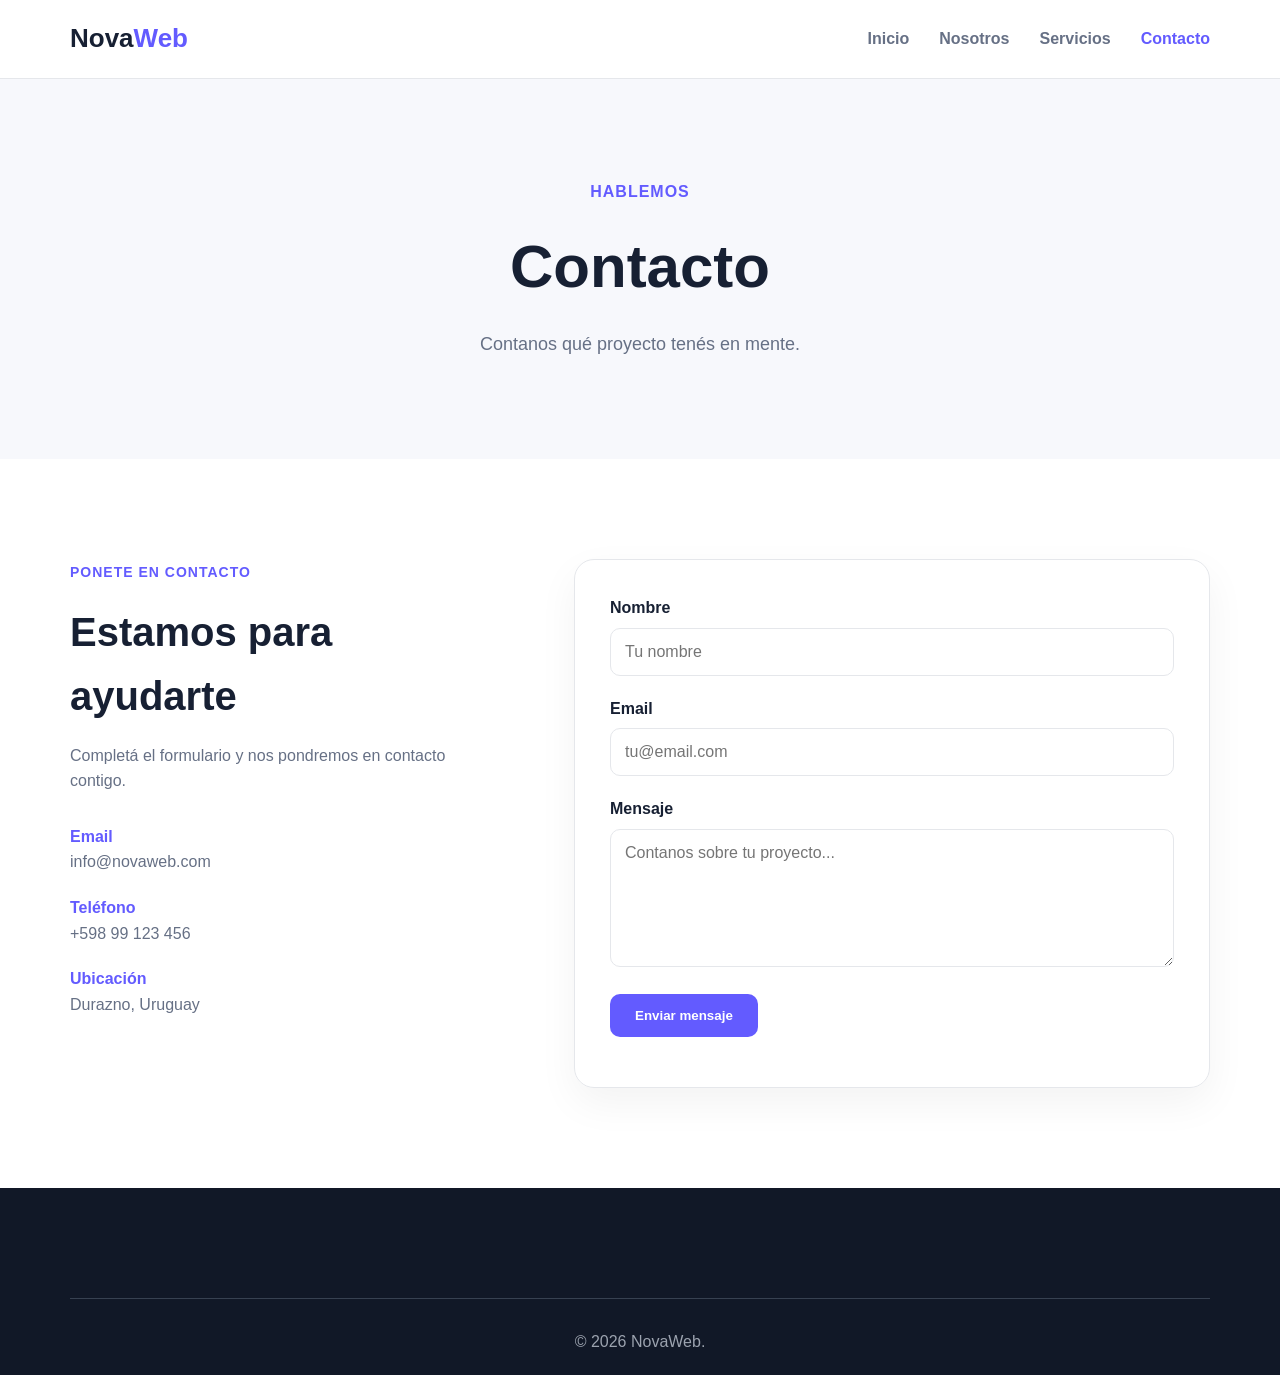
==== contacto.html @ dd42587b "Initial commit" ====
<!DOCTYPE html>
<html lang="es">

<head>

    <meta charset="UTF-8">

    <meta name="viewport"
          content="width=device-width, initial-scale=1.0">

    <title>NovaWeb | Contacto</title>

    <link rel="stylesheet"
          href="css/styles.css">

</head>

<body>


    <header class="header">

        <nav class="navbar">

            <a href="index.html" class="logo">
                Nova<span>Web</span>
            </a>

            <button class="menu-btn" id="menuBtn">
                ☰
            </button>

            <ul class="menu" id="menu">

                <li>
                    <a href="index.html">
                        Inicio
                    </a>
                </li>

                <li>
                    <a href="nosotros.html">
                        Nosotros
                    </a>
                </li>

                <li>
                    <a href="servicios.html">
                        Servicios
                    </a>
                </li>

                <li>
                    <a href="contacto.html" class="activo">
                        Contacto
                    </a>
                </li>

            </ul>

        </nav>

    </header>


    <main>

        <section class="hero-interno">

            <span>
                HABLEMOS
            </span>

            <h1>
                Contacto
            </h1>

            <p>
                Contanos qué proyecto tenés en mente.
            </p>

        </section>


        <section class="seccion">

            <div class="contacto">

                <!-- INFORMACIÓN -->

                <div class="contacto-info">

                    <span class="etiqueta">
                        PONETE EN CONTACTO
                    </span>

                    <h2>
                        Estamos para ayudarte
                    </h2>

                    <p>
                        Completá el formulario y nos pondremos
                        en contacto contigo.
                    </p>

                    <div class="dato">

                        <strong>
                            Email
                        </strong>

                        <span>
                            info@novaweb.com
                        </span>

                    </div>


                    <div class="dato">

                        <strong>
                            Teléfono
                        </strong>

                        <span>
                            +598 99 123 456
                        </span>

                    </div>


                    <div class="dato">

                        <strong>
                            Ubicación
                        </strong>

                        <span>
                            Durazno, Uruguay
                        </span>

                    </div>

                </div>


                <!-- FORMULARIO -->

                <form id="formContacto"
                      class="formulario">

                    <div class="campo">

                        <label for="nombre">
                            Nombre
                        </label>

                        <input
                            type="text"
                            id="nombre"
                            name="nombre"
                            placeholder="Tu nombre"
                            required
                        >

                    </div>


                    <div class="campo">

                        <label for="email">
                            Email
                        </label>

                        <input
                            type="email"
                            id="email"
                            name="email"
                            placeholder="tu@email.com"
                            required
                        >

                    </div>


                    <div class="campo">

                        <label for="mensaje">
                            Mensaje
                        </label>

                        <textarea
                            id="mensaje"
                            name="mensaje"
                            rows="6"
                            placeholder="Contanos sobre tu proyecto..."
                            required
                        ></textarea>

                    </div>


                    <button
                        type="submit"
                        class="btn btn-principal">
                        Enviar mensaje
                    </button>


                    <p
                        id="mensajeFormulario"
                        class="mensaje-formulario">
                    </p>

                </form>

            </div>

        </section>

    </main>


    <footer class="footer">

        <div class="copyright">

            <p>
                © 2026 NovaWeb.
            </p>

        </div>

    </footer>


    <script src="js/script.js"></script>

</body>

</html>
---- css/styles.css ----
/* =========================================
   RESET
========================================= */

* {
    margin: 0;
    padding: 0;
    box-sizing: border-box;
}


html {
    scroll-behavior: smooth;
}


body {
    font-family: Arial, Helvetica, sans-serif;
    color: #172033;
    background: #ffffff;
    line-height: 1.6;
}


/* =========================================
   VARIABLES
========================================= */

:root {

    --primario: #635bff;
    --primario-oscuro: #4d46d8;

    --oscuro: #172033;

    --gris: #667085;

    --fondo: #f7f8fc;

    --blanco: #ffffff;

    --borde: #e5e7eb;

}


/* =========================================
   LINKS
========================================= */

a {
    text-decoration: none;
    color: inherit;
}


/* =========================================
   HEADER
========================================= */

.header {
    background: var(--blanco);
    border-bottom: 1px solid var(--borde);
    position: sticky;
    top: 0;
    z-index: 1000;
}


.navbar {
    max-width: 1200px;
    margin: auto;

    padding: 18px 30px;

    display: flex;
    align-items: center;
    justify-content: space-between;
}


.logo {
    font-size: 26px;
    font-weight: 800;
}


.logo span {
    color: var(--primario);
}


.menu {
    display: flex;
    gap: 30px;
    list-style: none;
}


.menu a {
    color: var(--gris);
    font-weight: 600;
    transition: 0.3s;
}


.menu a:hover,
.menu a.activo {
    color: var(--primario);
}


.menu-btn {
    display: none;

    border: none;
    background: transparent;

    font-size: 28px;
    cursor: pointer;
}


/* =========================================
   HERO
========================================= */

.hero {
    max-width: 1200px;
    margin: auto;

    min-height: 650px;

    padding: 80px 30px;

    display: grid;
    grid-template-columns: 1.2fr 0.8fr;

    gap: 60px;

    align-items: center;
}


.etiqueta {
    color: var(--primario);
    font-weight: 700;
    font-size: 14px;
    letter-spacing: 1px;
}


.hero h1 {
    font-size: clamp(45px, 6vw, 75px);
    line-height: 1.05;

    margin: 20px 0;
}


.hero h1 span {
    color: var(--primario);
}


.hero p {
    font-size: 20px;
    color: var(--gris);

    max-width: 600px;

    margin-bottom: 30px;
}


.hero-botones {
    display: flex;
    gap: 15px;
    flex-wrap: wrap;
}


/* =========================================
   BOTONES
========================================= */

.btn {
    display: inline-block;

    padding: 14px 25px;

    border-radius: 10px;

    font-weight: 700;

    transition: 0.3s;

    cursor: pointer;

    border: none;
}


.btn-principal {
    background: var(--primario);
    color: white;
}


.btn-principal:hover {
    background: var(--primario-oscuro);
    transform: translateY(-2px);
}


.btn-secundario {
    border: 2px solid var(--borde);
}


.btn-secundario:hover {
    border-color: var(--primario);
    color: var(--primario);
}


.btn-blanco {
    background: white;
    color: var(--primario);
}


/* =========================================
   HERO CARD
========================================= */

.hero-card {
    min-height: 350px;

    background:
        linear-gradient(
            135deg,
            #635bff,
            #8b85ff
        );

    border-radius: 30px;

    color: white;

    display: flex;
    flex-direction: column;

    align-items: center;
    justify-content: center;

    box-shadow: 0 25px 60px rgba(99, 91, 255, 0.25);
}


.codigo {
    font-size: 25px;
}


.codigo strong {
    margin: 0 10px;
}


.hero-icon {
    font-size: 100px;
    font-weight: bold;

    margin: 30px 0;
}


.hero-card p {
    color: white;
}


/* =========================================
   SECCIONES
========================================= */

.seccion {
    max-width: 1200px;

    margin: auto;

    padding: 100px 30px;
}


.fondo-claro {
    max-width: none;
    background: var(--fondo);
}


.titulo-seccion {
    text-align: center;

    max-width: 700px;

    margin: 0 auto 50px;
}


.titulo-seccion > span {
    color: var(--primario);
    font-weight: bold;
    font-size: 14px;
}


.titulo-seccion h2 {
    font-size: 40px;
    margin: 10px 0;
}


.titulo-seccion p {
    color: var(--gris);
}


/* =========================================
   TARJETAS
========================================= */

.tarjetas {
    display: grid;

    grid-template-columns:
        repeat(3, 1fr);

    gap: 25px;
}


.tarjeta {
    background: white;

    padding: 35px;

    border: 1px solid var(--borde);

    border-radius: 18px;

    transition: 0.3s;
}


.tarjeta:hover {
    transform: translateY(-8px);

    box-shadow:
        0 20px 40px rgba(0, 0, 0, 0.08);
}


.icono {
    width: 55px;
    height: 55px;

    border-radius: 14px;

    background: #efeeff;

    color: var(--primario);

    display: flex;
    align-items: center;
    justify-content: center;

    font-size: 25px;

    margin-bottom: 20px;
}


.tarjeta h3 {
    font-size: 22px;
    margin-bottom: 10px;
}


.tarjeta p {
    color: var(--gris);
    margin-bottom: 20px;
}


.tarjeta a {
    color: var(--primario);
    font-weight: bold;
}


/* =========================================
   CTA
========================================= */

.cta {
    max-width: 1140px;

    margin: 50px auto 100px;

    padding: 60px;

    border-radius: 25px;

    background: var(--primario);

    color: white;

    display: flex;

    align-items: center;

    justify-content: space-between;

    gap: 30px;
}


.cta h2 {
    font-size: 35px;
}


.cta p {
    margin-top: 10px;
    opacity: 0.9;
}


/* =========================================
   HERO INTERNO
========================================= */

.hero-interno {
    text-align: center;

    padding: 100px 30px;

    background: var(--fondo);
}


.hero-interno span {
    color: var(--primario);

    font-weight: bold;

    letter-spacing: 1px;
}


.hero-interno h1 {
    font-size: 60px;

    margin: 15px 0;
}


.hero-interno p {
    max-width: 650px;

    margin: auto;

    color: var(--gris);

    font-size: 18px;
}


/* =========================================
   DOS COLUMNAS
========================================= */

.contenido-dos-columnas {
    display: grid;

    grid-template-columns: 1fr 1fr;

    gap: 80px;

    align-items: center;
}


.contenido-dos-columnas h2 {
    font-size: 42px;

    margin: 15px 0;
}


.contenido-dos-columnas p {
    color: var(--gris);

    margin-bottom: 15px;
}


.numero-card {
    background: var(--fondo);

    padding: 50px;

    border-radius: 25px;

    display: grid;

    grid-template-columns: 1fr 1fr;

    gap: 15px;

    text-align: center;
}


.numero-card strong {
    font-size: 45px;
    color: var(--primario);
}


.numero-card span {
    color: var(--gris);
}


/* =========================================
   LISTA
========================================= */

.lista {
    list-style: none;
    margin-top: 20px;
}


.lista li {
    padding: 8px 0;

    border-bottom: 1px solid var(--borde);
}


.lista li::before {
    content: "✓";

    color: var(--primario);

    font-weight: bold;

    margin-right: 10px;
}


/* =========================================
   CONTACTO
========================================= */

.contacto {
    display: grid;

    grid-template-columns: 0.8fr 1.2fr;

    gap: 80px;
}


.contacto-info h2 {
    font-size: 40px;

    margin: 15px 0;
}


.contacto-info > p {
    color: var(--gris);

    margin-bottom: 30px;
}


.dato {
    display: flex;

    flex-direction: column;

    margin-bottom: 20px;
}


.dato strong {
    color: var(--primario);
}


.dato span {
    color: var(--gris);
}


/* =========================================
   FORMULARIO
========================================= */

.formulario {
    padding: 35px;

    border: 1px solid var(--borde);

    border-radius: 20px;

    box-shadow:
        0 15px 40px rgba(0, 0, 0, 0.05);
}


.campo {
    margin-bottom: 20px;
}


.campo label {
    display: block;

    font-weight: bold;

    margin-bottom: 7px;
}


.campo input,
.campo textarea {
    width: 100%;

    padding: 14px;

    border: 1px solid var(--borde);

    border-radius: 10px;

    font-family: inherit;

    font-size: 16px;

    outline: none;

    transition: 0.3s;
}


.campo input:focus,
.campo textarea:focus {
    border-color: var(--primario);

    box-shadow:
        0 0 0 3px rgba(99, 91, 255, 0.1);
}


.campo textarea {
    resize: vertical;
}


.mensaje-formulario {
    margin-top: 15px;

    font-weight: bold;
}


/* =========================================
   FOOTER
========================================= */

.footer {
    background: #111827;

    color: white;

    padding: 60px 30px 20px;
}


.footer-contenido {
    max-width: 1140px;

    margin: auto;

    display: grid;

    grid-template-columns:
        2fr 1fr 1fr;

    gap: 50px;
}


.footer .logo {
    color: white;
}


.footer p {
    color: #9ca3af;

    margin-top: 10px;
}


.footer h3 {
    margin-bottom: 15px;
}


.footer-contenido > div:nth-child(2) a {
    display: block;

    color: #9ca3af;

    margin: 8px 0;
}


.footer-contenido > div:nth-child(2) a:hover {
    color: white;
}


.copyright {
    max-width: 1140px;

    margin: 50px auto 0;

    padding-top: 20px;

    border-top: 1px solid #374151;

    text-align: center;
}


/* =========================================
   RESPONSIVE
========================================= */

@media (max-width: 800px) {

    .menu-btn {
        display: block;
    }


    .menu {
        position: absolute;

        top: 70px;
        left: 0;

        width: 100%;

        background: white;

        display: none;

        flex-direction: column;

        padding: 20px 30px;

        border-bottom: 1px solid var(--borde);
    }


    .menu.mostrar {
        display: flex;
    }


    .hero {
        grid-template-columns: 1fr;

        text-align: center;
    }


    .hero p {
        margin-left: auto;
        margin-right: auto;
    }


    .hero-botones {
        justify-content: center;
    }


    .tarjetas {
        grid-template-columns: 1fr;
    }


    .contenido-dos-columnas {
        grid-template-columns: 1fr;
    }


    .contacto {
        grid-template-columns: 1fr;
    }


    .cta {
        margin-left: 20px;
        margin-right: 20px;

        flex-direction: column;

        text-align: center;
    }


    .footer-contenido {
        grid-template-columns: 1fr;
    }


    .hero-interno h1 {
        font-size: 45px;
    }

}


@media (max-width: 500px) {

    .navbar {
        padding: 15px 20px;
    }


    .hero {
        padding: 60px 20px;
    }


    .hero h1 {
        font-size: 43px;
    }


    .seccion {
        padding: 70px 20px;
    }


    .titulo-seccion h2 {
        font-size: 32px;
    }


    .hero-card {
        min-height: 280px;
    }


    .hero-icon {
        font-size: 70px;
    }


    .formulario {
        padding: 25px;
    }

}
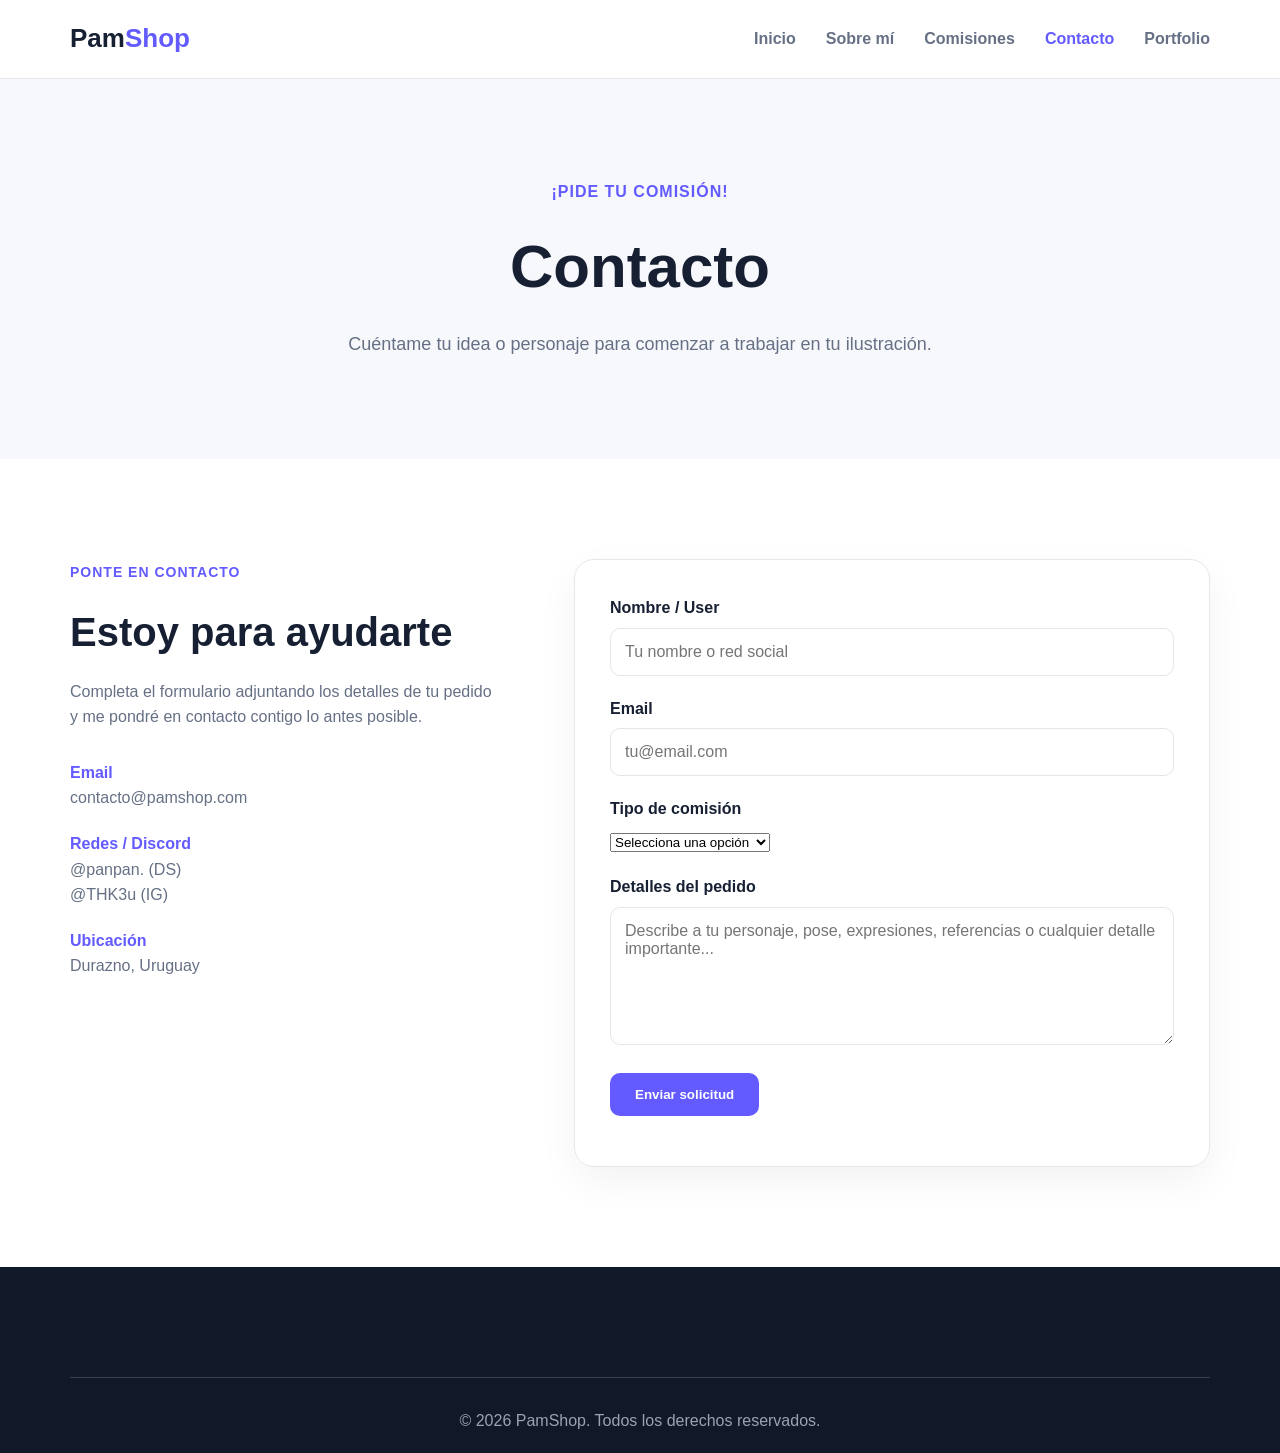
==== commit 563f1f80: "Primer commit" ====
--- a/contacto.html
+++ b/contacto.html
@@ -8,10 +8,11 @@
     <meta name="viewport"
           content="width=device-width, initial-scale=1.0">
 
-    <title>NovaWeb | Contacto</title>
+    <title>Pam (❁´◡`❁) Shop | Contacto</title>
 
     <link rel="stylesheet"
           href="css/styles.css">
+    <link rel="icon" type="image/webp" href="assets/favicon.webp">
 
 </head>
 
@@ -23,7 +24,7 @@
         <nav class="navbar">
 
             <a href="index.html" class="logo">
-                Nova<span>Web</span>
+                Pam<span>Shop</span>
             </a>
 
             <button class="menu-btn" id="menuBtn">
@@ -40,13 +41,13 @@
 
                 <li>
                     <a href="nosotros.html">
-                        Nosotros
+                        Sobre mí
                     </a>
                 </li>
 
                 <li>
                     <a href="servicios.html">
-                        Servicios
+                        Comisiones
                     </a>
                 </li>
 
@@ -56,6 +57,12 @@
                     </a>
                 </li>
 
+                <li>
+                    <a href="portfolio.html">
+                        Portfolio
+                    </a>
+                </li>
+
             </ul>
 
         </nav>
@@ -68,7 +75,7 @@
         <section class="hero-interno">
 
             <span>
-                HABLEMOS
+                ¡PIDE TU COMISIÓN!
             </span>
 
             <h1>
@@ -76,7 +83,7 @@
             </h1>
 
             <p>
-                Contanos qué proyecto tenés en mente.
+                Cuéntame tu idea o personaje para comenzar a trabajar en tu ilustración.
             </p>
 
         </section>
@@ -91,16 +98,15 @@
                 <div class="contacto-info">
 
                     <span class="etiqueta">
-                        PONETE EN CONTACTO
+                        PONTE EN CONTACTO
                     </span>
 
                     <h2>
-                        Estamos para ayudarte
+                        Estoy para ayudarte
                     </h2>
 
                     <p>
-                        Completá el formulario y nos pondremos
-                        en contacto contigo.
+                        Completa el formulario adjuntando los detalles de tu pedido y me pondré en contacto contigo lo antes posible.
                     </p>
 
                     <div class="dato">
@@ -110,7 +116,7 @@
                         </strong>
 
                         <span>
-                            info@novaweb.com
+                            contacto@pamshop.com
                         </span>
 
                     </div>
@@ -119,11 +125,12 @@
                     <div class="dato">
 
                         <strong>
-                            Teléfono
+                            Redes / Discord
                         </strong>
 
                         <span>
-                            +598 99 123 456
+                            @panpan. (DS) <br>
+                            @THK3u (IG)
                         </span>
 
                     </div>
@@ -152,14 +159,14 @@
                     <div class="campo">
 
                         <label for="nombre">
-                            Nombre
+                            Nombre / User
                         </label>
 
                         <input
                             type="text"
                             id="nombre"
                             name="nombre"
-                            placeholder="Tu nombre"
+                            placeholder="Tu nombre o red social"
                             required
                         >
 
@@ -185,15 +192,34 @@
 
                     <div class="campo">
 
+                        <label for="tipoComision">
+                            Tipo de comisión
+                        </label>
+
+                        <select id="tipoComision" name="tipoComision" required>
+                            <option value="" disabled selected>Selecciona una opción</option>
+                            <option value="headshot">Headshot / Icon</option>
+                            <option value="halfbody">Halfbody / Bust-up</option>
+                            <option value="fullbody">Fullbody</option>
+                            <option value="chibi">Chibi / Emotes</option>
+                            <option value="boceto">Boceto / Lineart</option>
+                            <option value="otro">Otro / Consulta general</option>
+                        </select>
+
+                    </div>
+
+
+                    <div class="campo">
+
                         <label for="mensaje">
-                            Mensaje
+                            Detalles del pedido
                         </label>
 
                         <textarea
                             id="mensaje"
                             name="mensaje"
                             rows="6"
-                            placeholder="Contanos sobre tu proyecto..."
+                            placeholder="Describe a tu personaje, pose, expresiones, referencias o cualquier detalle importante..."
                             required
                         ></textarea>
 
@@ -203,7 +229,7 @@
                     <button
                         type="submit"
                         class="btn btn-principal">
-                        Enviar mensaje
+                        Enviar solicitud
                     </button>
 
 
@@ -226,7 +252,7 @@
         <div class="copyright">
 
             <p>
-                © 2026 NovaWeb.
+                © 2026 PamShop. Todos los derechos reservados.
             </p>
 
         </div>
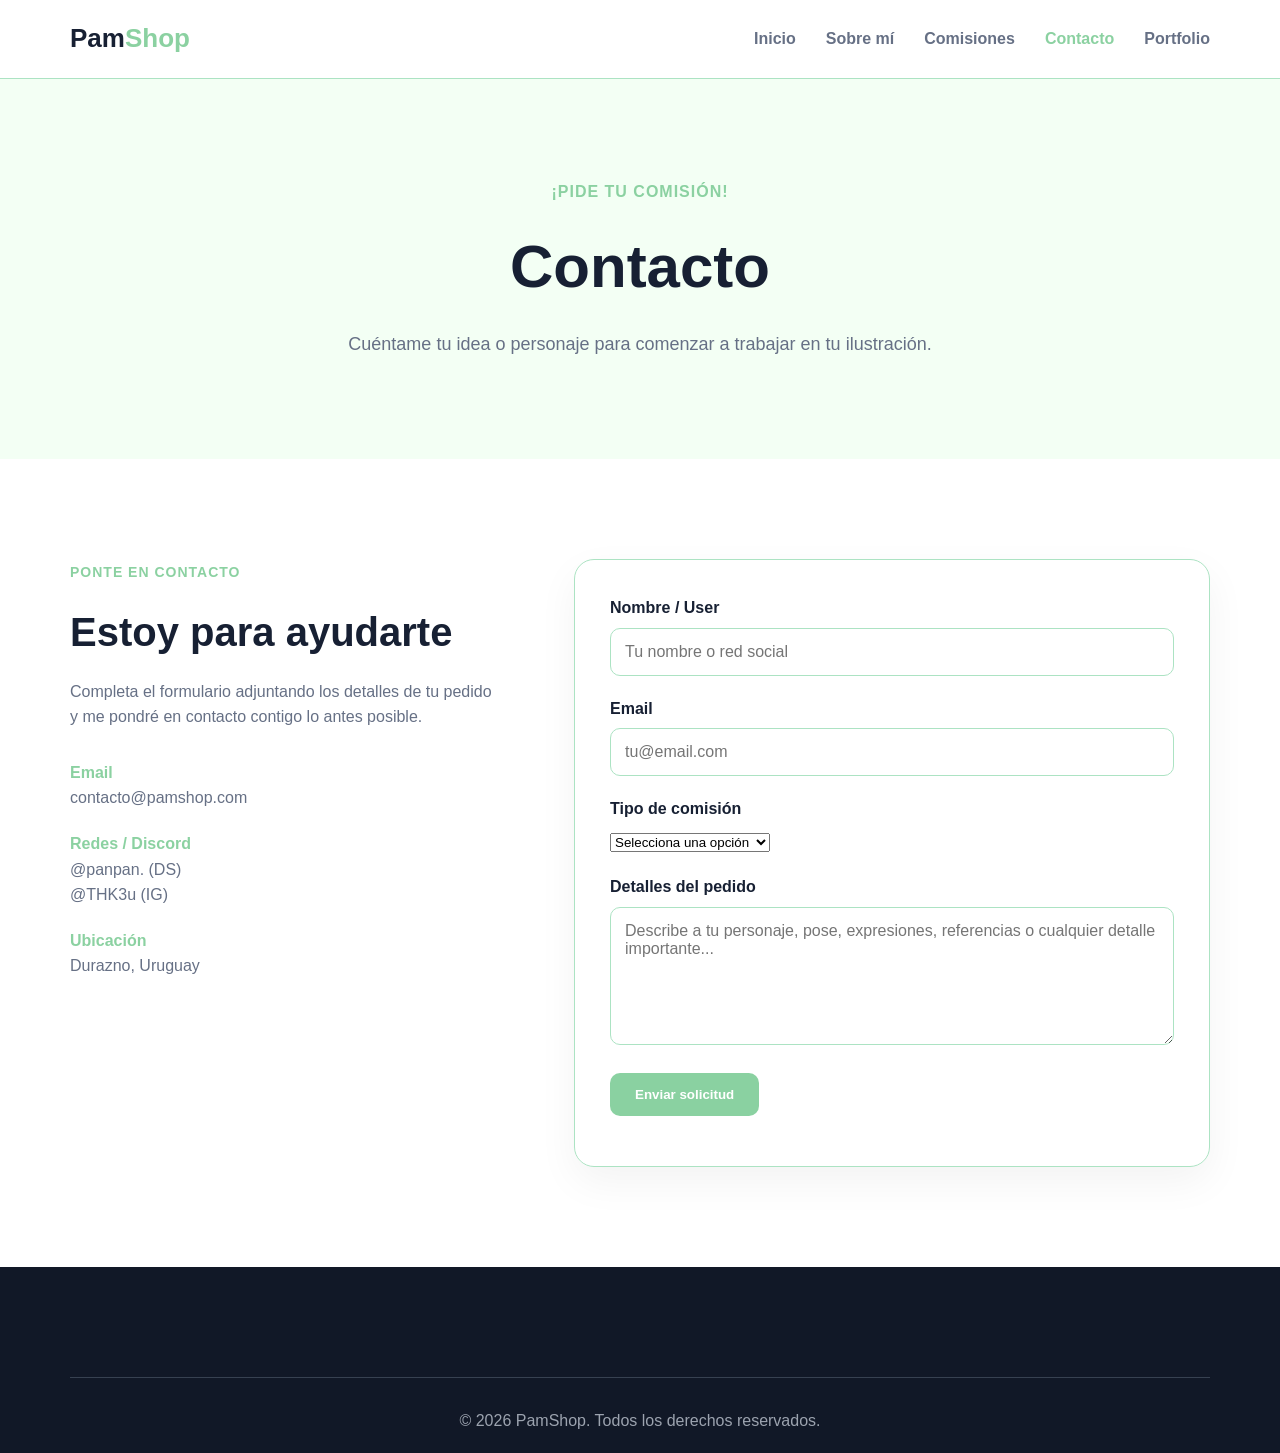
==== commit 6b641dd9: "Función func.js para el formulario" ====
--- a/contacto.html
+++ b/contacto.html
@@ -260,7 +260,7 @@
     </footer>
 
 
-    <script src="js/script.js"></script>
+       <script src="js/func.js"></script>
 
 </body>
 
--- a/css/styles.css
+++ b/css/styles.css
@@ -28,8 +28,8 @@
 
 :root {
 
-    --primario: #635bff;
-    --primario-oscuro: #4d46d8;
+    --primario:#82ce9aed;
+    --primario-oscuro: #198c41;
 
     --oscuro: #172033;
 
@@ -39,7 +39,7 @@
 
     --blanco: #ffffff;
 
-    --borde: #e5e7eb;
+    --borde: #ace3c3;
 
 }
 
@@ -240,8 +240,8 @@
     background:
         linear-gradient(
             135deg,
-            #635bff,
-            #8b85ff
+            #a9ce82ed,
+            #159a8f
         );
 
     border-radius: 30px;
@@ -254,7 +254,7 @@
     align-items: center;
     justify-content: center;
 
-    box-shadow: 0 25px 60px rgba(99, 91, 255, 0.25);
+    box-shadow: 0 25px 60px rgba(78, 235, 110, 0.25);
 }
 
 
@@ -447,7 +447,7 @@
 
     padding: 100px 30px;
 
-    background: var(--fondo);
+    background: #d4ffd948;
 }
 
 
@@ -883,4 +883,69 @@
         padding: 25px;
     }
 
+}
+
+.galeria-img-container {
+    width: 100%;
+    height: 300px; 
+    display: flex;
+    align-items: center;
+    justify-content: center;
+    background-color: #f5f5f5; 
+    overflow: hidden;
+}
+
+
+.galeria-img {
+    max-width: 100%;
+    max-height: 100%;
+    width: auto;
+    height: auto;
+    object-fit: contain; 
+    display: block;
+}
+
+body.dark-mode {
+    background-color: #242424;
+    color: #e0e0e0;
+}
+
+body.dark-mode .header,
+body.dark-mode .tarjeta,
+body.dark-mode .hero-interno,
+body.dark-mode .fondo-claro {
+    background-color: #1e1e1e;
+    color: #def5db;
+}
+
+
+body.dark-mode a {
+    color: hsl(133, 100%, 96%);
+}
+
+body.dark-mode p{
+    color: #f9f9f9;
+}
+
+body.dark-mode .btn-blanco{
+    color: #7ca885;
+}
+
+.navbar button {
+    padding: 6px 12px;
+    background-color: #c4deca;
+    color: #222222;
+    border: none;
+    border-radius: 4px;
+    font-weight: bold;
+    cursor: pointer;
+    transition: background-color 0.3s ease;
+}
+
+.navbar button:hover {
+    background-color: #8ec299;
+}
+
+navbar.dark-mode {
+    background-color: #159a8f;
 }
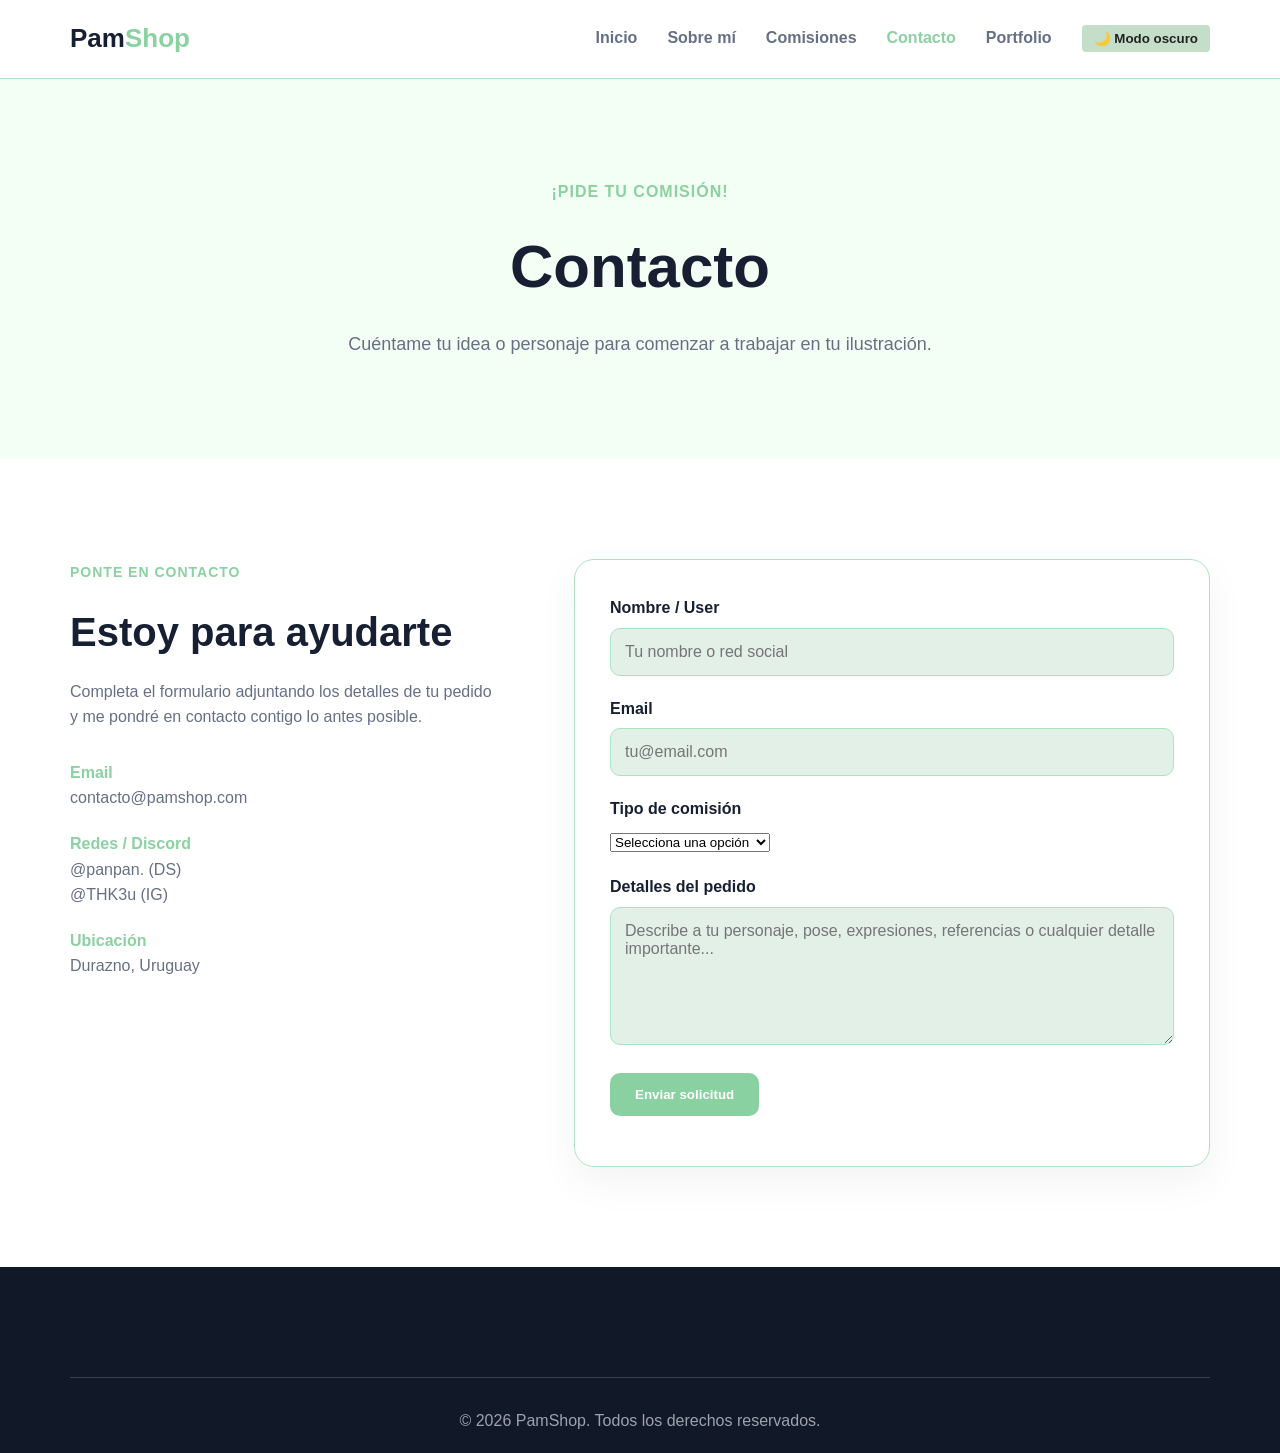
==== commit 367c0adc: "Función de modo oscuro y formulario. Se agrega que se mantenga la opción de tema seleccionado por us" ====
--- a/contacto.html
+++ b/contacto.html
@@ -61,6 +61,10 @@
                     <a href="portfolio.html">
                         Portfolio
                     </a>
+                </li>
+
+                <li>
+                     <button onclick="myFunction()">🌙 Modo oscuro</button>
                 </li>
 
             </ul>
@@ -260,6 +264,7 @@
     </footer>
 
 
+       <script src="js/script.js"></script>
        <script src="js/func.js"></script>
 
 </body>
--- a/css/styles.css
+++ b/css/styles.css
@@ -656,6 +656,7 @@
     outline: none;
 
     transition: 0.3s;
+    background-color: #c2dfce77;
 }
 
 
@@ -664,7 +665,7 @@
     border-color: var(--primario);
 
     box-shadow:
-        0 0 0 3px rgba(99, 91, 255, 0.1);
+        0 0 0 3px rgba(91, 255, 151, 0.1);
 }
 
 
@@ -770,7 +771,7 @@
 
         width: 100%;
 
-        background: white;
+        background: rgb(135 196 148 / 25%);
 
         display: none;
 
@@ -780,6 +781,14 @@
 
         border-bottom: 1px solid var(--borde);
     }
+
+    .menu a {
+        color: #3e5244;
+    }
+
+    .menu a.activo {
+    color: #42cc27ed;
+}
 
 
     .menu.mostrar {
@@ -948,4 +957,5 @@
 
 navbar.dark-mode {
     background-color: #159a8f;
-}+}
+
